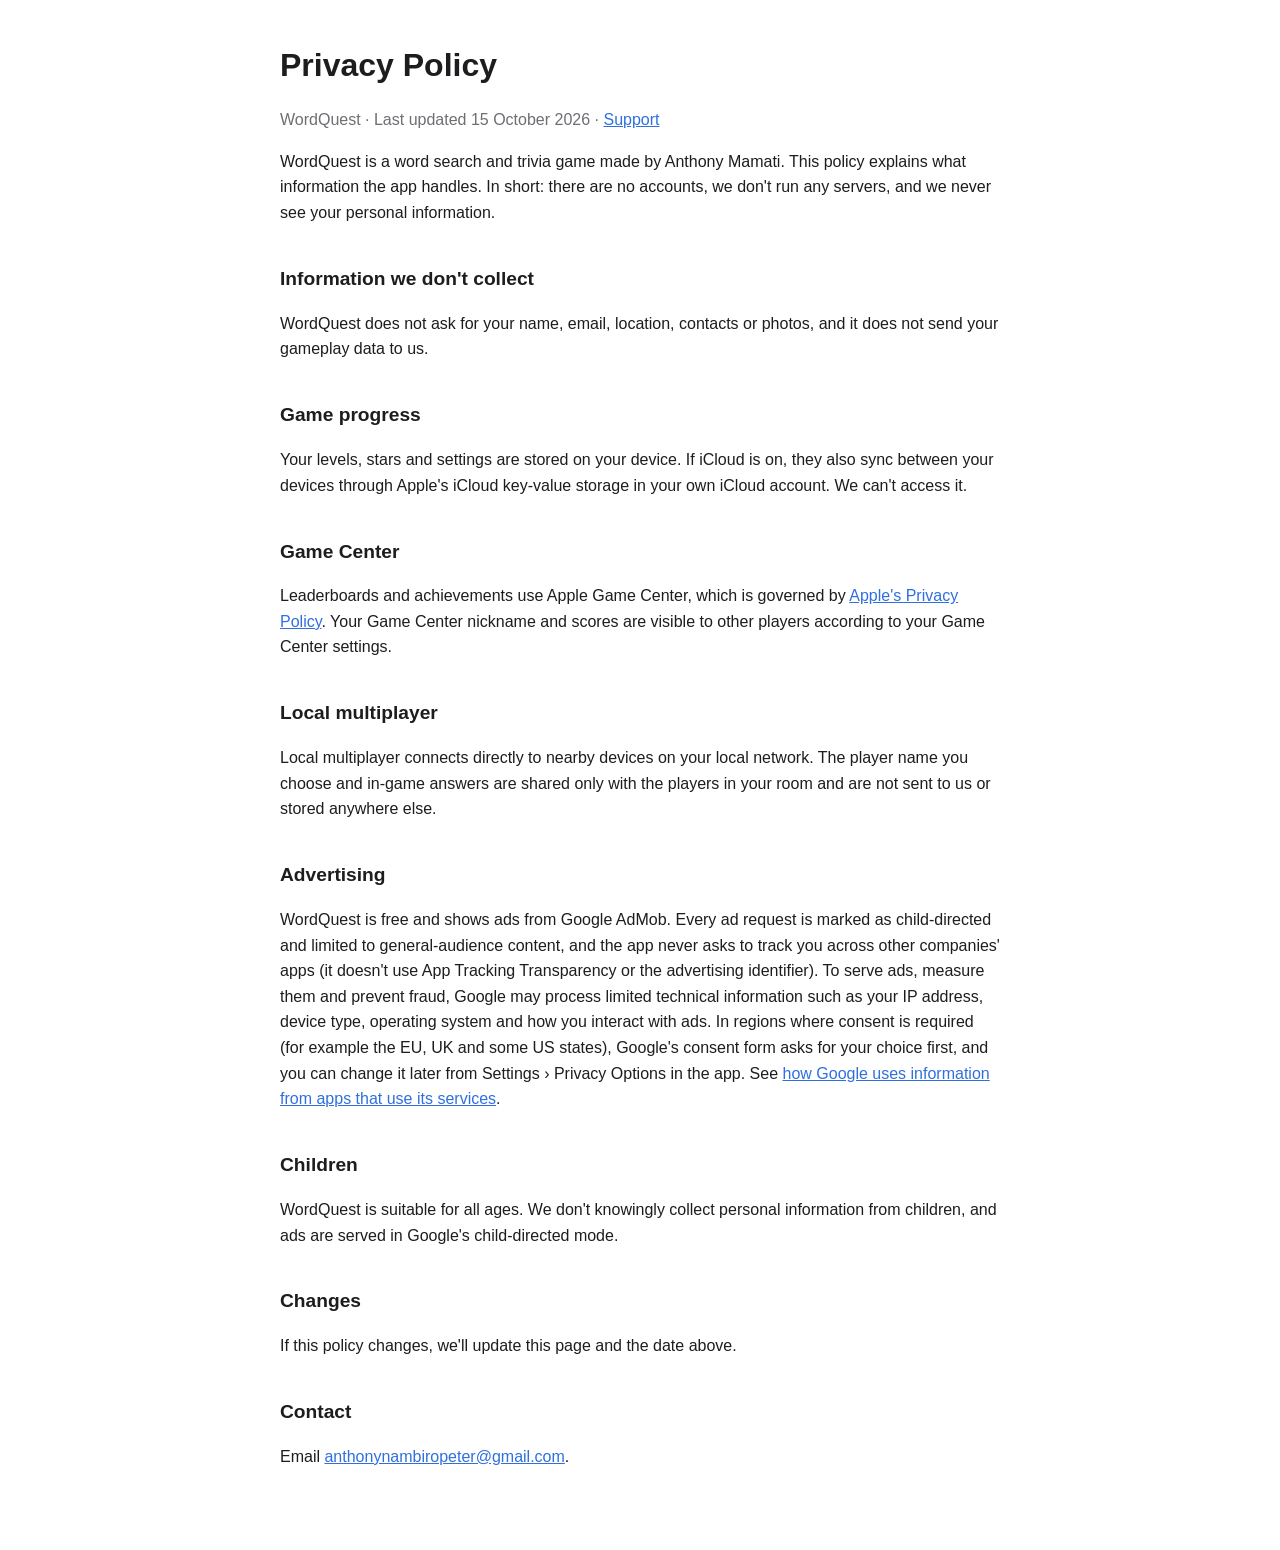
==== docs/privacy.html @ 58533b58 "Add support and privacy policy pages for GitHub Pages Co-Authored-By: Claude Opus 5.5 <noreply@anthr" ====
<!doctype html>
<html lang="en"><head><meta charset="utf-8"><meta name="viewport" content="width=device-width,initial-scale=1">
<title>WordQuest Privacy Policy</title><link rel="stylesheet" href="style.css"></head>
<body><main>
<h1>Privacy Policy</h1>
<p class="muted">WordQuest · Last updated 15 October 2026 · <a href="support.html">Support</a></p>
<p>WordQuest is a word search and trivia game made by Anthony Mamati. This policy explains what information the app handles. In short: there are no accounts, we don't run any servers, and we never see your personal information.</p>

<h2>Information we don't collect</h2>
<p>WordQuest does not ask for your name, email, location, contacts or photos, and it does not send your gameplay data to us.</p>

<h2>Game progress</h2>
<p>Your levels, stars and settings are stored on your device. If iCloud is on, they also sync between your devices through Apple's iCloud key-value storage in your own iCloud account. We can't access it.</p>

<h2>Game Center</h2>
<p>Leaderboards and achievements use Apple Game Center, which is governed by <a href="https://www.apple.com/legal/privacy/">Apple's Privacy Policy</a>. Your Game Center nickname and scores are visible to other players according to your Game Center settings.</p>

<h2>Local multiplayer</h2>
<p>Local multiplayer connects directly to nearby devices on your local network. The player name you choose and in-game answers are shared only with the players in your room and are not sent to us or stored anywhere else.</p>

<h2>Advertising</h2>
<p>WordQuest is free and shows ads from Google AdMob. Every ad request is marked as child-directed and limited to general-audience content, and the app never asks to track you across other companies' apps (it doesn't use App Tracking Transparency or the advertising identifier). To serve ads, measure them and prevent fraud, Google may process limited technical information such as your IP address, device type, operating system and how you interact with ads. In regions where consent is required (for example the EU, UK and some US states), Google's consent form asks for your choice first, and you can change it later from Settings › Privacy Options in the app. See <a href="https://policies.google.com/technologies/partner-sites">how Google uses information from apps that use its services</a>.</p>

<h2>Children</h2>
<p>WordQuest is suitable for all ages. We don't knowingly collect personal information from children, and ads are served in Google's child-directed mode.</p>

<h2>Changes</h2>
<p>If this policy changes, we'll update this page and the date above.</p>

<h2>Contact</h2>
<p>Email <a href="mailto:anthonynambiropeter@gmail.com">anthonynambiropeter@gmail.com</a>.</p>
</main></body></html>
---- docs/style.css ----
:root { --bg:#ffffff; --fg:#1d1d1f; --muted:#6e6e73; --accent:#2f6fde; }
@media (prefers-color-scheme: dark) { :root { --bg:#111114; --fg:#f5f5f7; --muted:#a1a1a6; --accent:#6ea0ff; } }
body { margin:0; background:var(--bg); color:var(--fg); font:16px/1.6 -apple-system,BlinkMacSystemFont,"Segoe UI",Roboto,sans-serif; }
main { max-width:720px; margin:0 auto; padding:40px 16px 64px; }
h1 { font-size:2rem; margin:0 0 4px; } h2 { font-size:1.2rem; margin-top:2em; }
.muted { color:var(--muted); } a { color:var(--accent); }
nav a { margin-right:16px; }
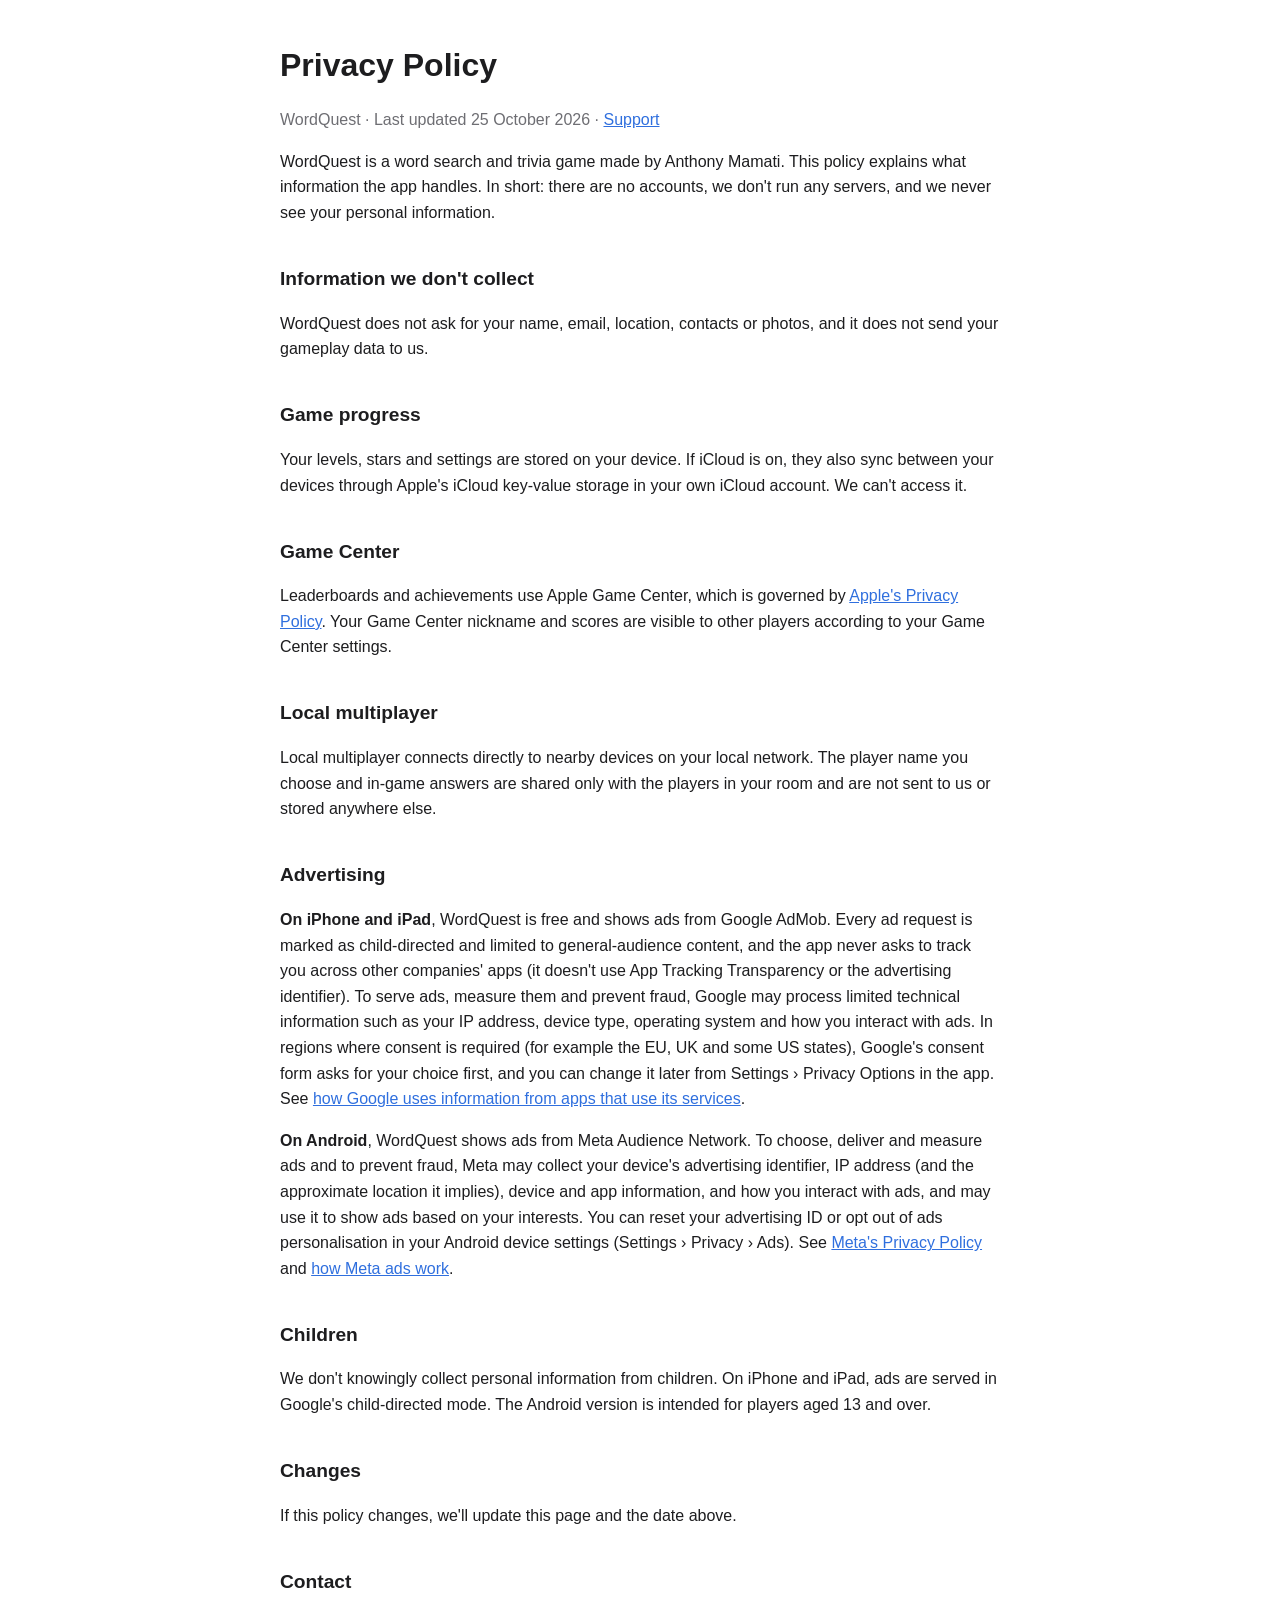
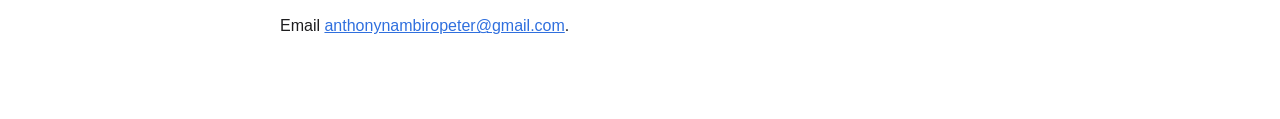
==== commit 3e9f1a9a: "Privacy policy: disclose Meta Audience Network ads on Android Co-Authored-By: Claude Opus 5.5 <norep" ====
--- a/docs/privacy.html
+++ b/docs/privacy.html
@@ -3,7 +3,7 @@
 <title>WordQuest Privacy Policy</title><link rel="stylesheet" href="style.css"></head>
 <body><main>
 <h1>Privacy Policy</h1>
-<p class="muted">WordQuest · Last updated 15 October 2026 · <a href="support.html">Support</a></p>
+<p class="muted">WordQuest · Last updated 25 October 2026 · <a href="support.html">Support</a></p>
 <p>WordQuest is a word search and trivia game made by Anthony Mamati. This policy explains what information the app handles. In short: there are no accounts, we don't run any servers, and we never see your personal information.</p>
 
 <h2>Information we don't collect</h2>
@@ -19,10 +19,11 @@
 <p>Local multiplayer connects directly to nearby devices on your local network. The player name you choose and in-game answers are shared only with the players in your room and are not sent to us or stored anywhere else.</p>
 
 <h2>Advertising</h2>
-<p>WordQuest is free and shows ads from Google AdMob. Every ad request is marked as child-directed and limited to general-audience content, and the app never asks to track you across other companies' apps (it doesn't use App Tracking Transparency or the advertising identifier). To serve ads, measure them and prevent fraud, Google may process limited technical information such as your IP address, device type, operating system and how you interact with ads. In regions where consent is required (for example the EU, UK and some US states), Google's consent form asks for your choice first, and you can change it later from Settings › Privacy Options in the app. See <a href="https://policies.google.com/technologies/partner-sites">how Google uses information from apps that use its services</a>.</p>
+<p><strong>On iPhone and iPad</strong>, WordQuest is free and shows ads from Google AdMob. Every ad request is marked as child-directed and limited to general-audience content, and the app never asks to track you across other companies' apps (it doesn't use App Tracking Transparency or the advertising identifier). To serve ads, measure them and prevent fraud, Google may process limited technical information such as your IP address, device type, operating system and how you interact with ads. In regions where consent is required (for example the EU, UK and some US states), Google's consent form asks for your choice first, and you can change it later from Settings › Privacy Options in the app. See <a href="https://policies.google.com/technologies/partner-sites">how Google uses information from apps that use its services</a>.</p>
+<p><strong>On Android</strong>, WordQuest shows ads from Meta Audience Network. To choose, deliver and measure ads and to prevent fraud, Meta may collect your device's advertising identifier, IP address (and the approximate location it implies), device and app information, and how you interact with ads, and may use it to show ads based on your interests. You can reset your advertising ID or opt out of ads personalisation in your Android device settings (Settings › Privacy › Ads). See <a href="https://www.facebook.com/privacy/policy">Meta's Privacy Policy</a> and <a href="https://www.facebook.com/ads/about">how Meta ads work</a>.</p>
 
 <h2>Children</h2>
-<p>WordQuest is suitable for all ages. We don't knowingly collect personal information from children, and ads are served in Google's child-directed mode.</p>
+<p>We don't knowingly collect personal information from children. On iPhone and iPad, ads are served in Google's child-directed mode. The Android version is intended for players aged 13 and over.</p>
 
 <h2>Changes</h2>
 <p>If this policy changes, we'll update this page and the date above.</p>
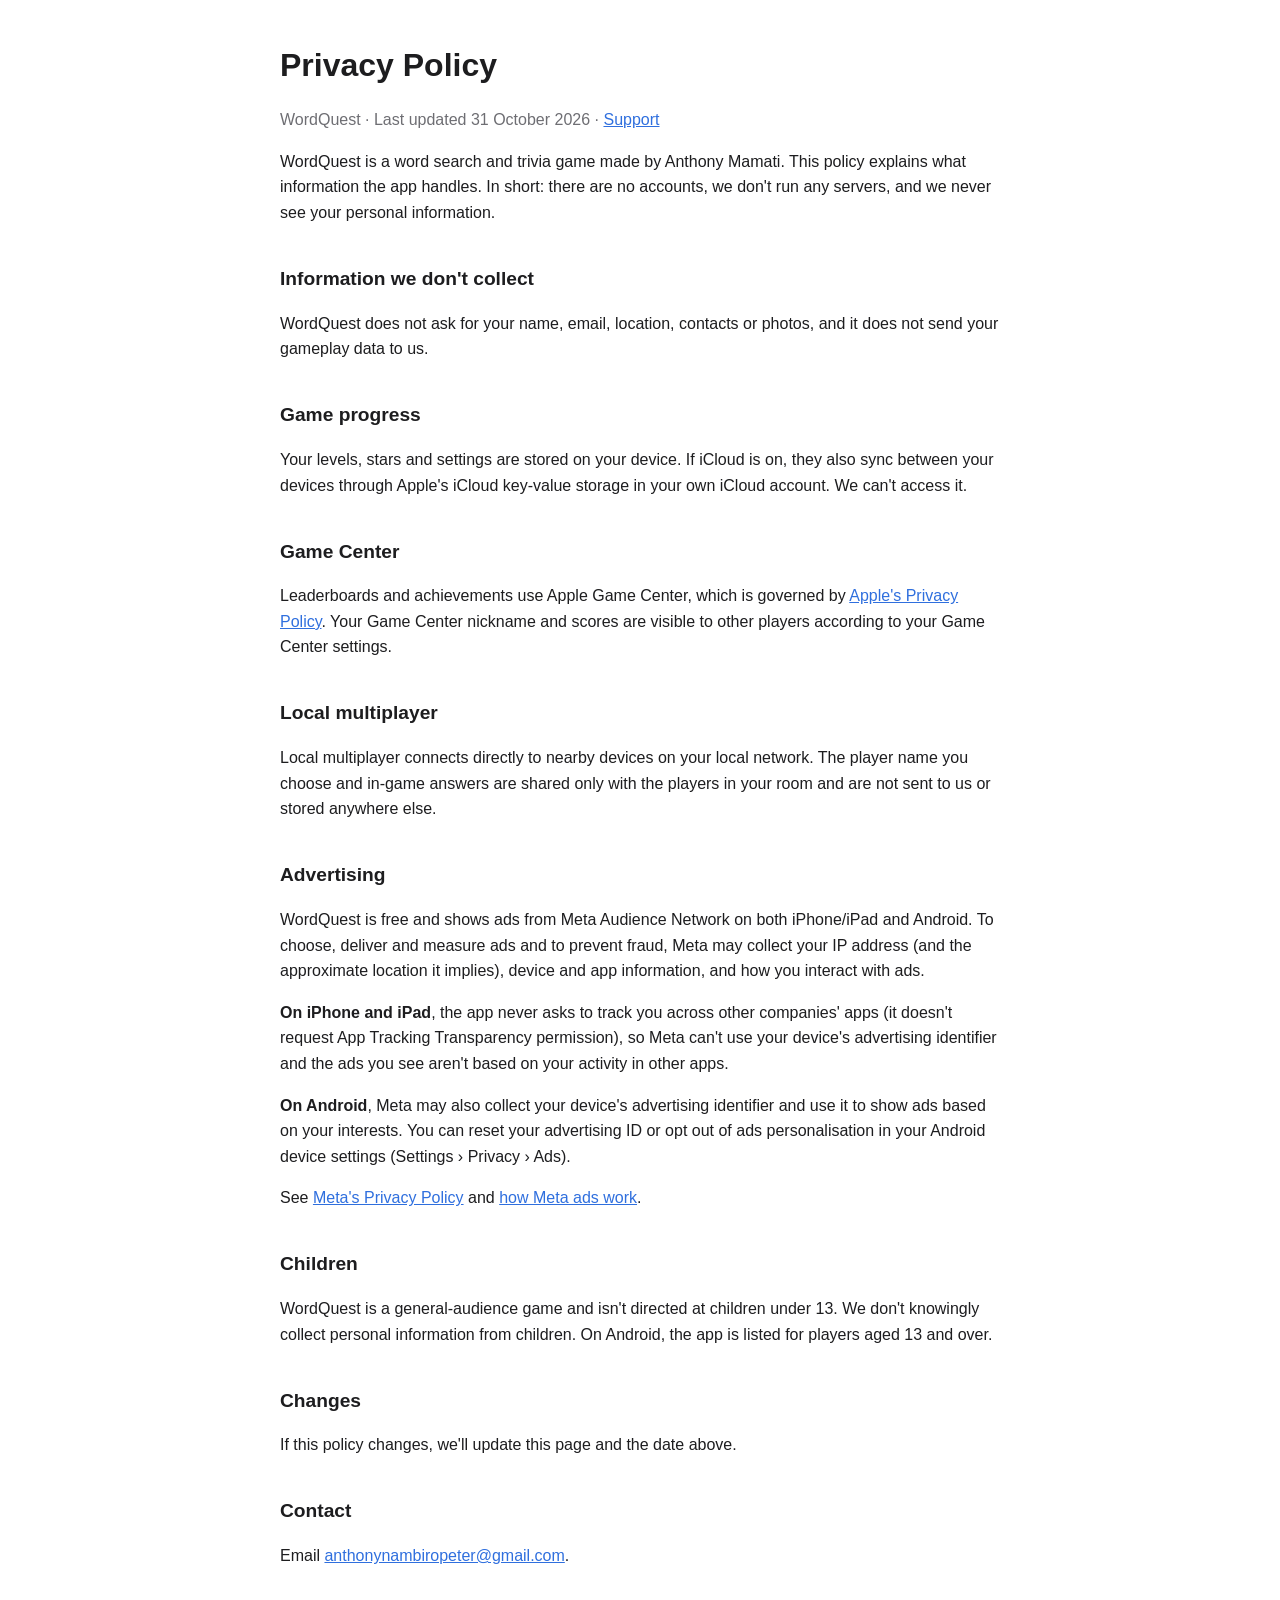
==== commit 3768f371: "Privacy and support pages: iOS now shows Meta Audience Network ads iOS 1.0.3 replaces AdMob with Met" ====
--- a/docs/privacy.html
+++ b/docs/privacy.html
@@ -3,7 +3,7 @@
 <title>WordQuest Privacy Policy</title><link rel="stylesheet" href="style.css"></head>
 <body><main>
 <h1>Privacy Policy</h1>
-<p class="muted">WordQuest · Last updated 25 October 2026 · <a href="support.html">Support</a></p>
+<p class="muted">WordQuest · Last updated 31 October 2026 · <a href="support.html">Support</a></p>
 <p>WordQuest is a word search and trivia game made by Anthony Mamati. This policy explains what information the app handles. In short: there are no accounts, we don't run any servers, and we never see your personal information.</p>
 
 <h2>Information we don't collect</h2>
@@ -19,11 +19,13 @@
 <p>Local multiplayer connects directly to nearby devices on your local network. The player name you choose and in-game answers are shared only with the players in your room and are not sent to us or stored anywhere else.</p>
 
 <h2>Advertising</h2>
-<p><strong>On iPhone and iPad</strong>, WordQuest is free and shows ads from Google AdMob. Every ad request is marked as child-directed and limited to general-audience content, and the app never asks to track you across other companies' apps (it doesn't use App Tracking Transparency or the advertising identifier). To serve ads, measure them and prevent fraud, Google may process limited technical information such as your IP address, device type, operating system and how you interact with ads. In regions where consent is required (for example the EU, UK and some US states), Google's consent form asks for your choice first, and you can change it later from Settings › Privacy Options in the app. See <a href="https://policies.google.com/technologies/partner-sites">how Google uses information from apps that use its services</a>.</p>
-<p><strong>On Android</strong>, WordQuest shows ads from Meta Audience Network. To choose, deliver and measure ads and to prevent fraud, Meta may collect your device's advertising identifier, IP address (and the approximate location it implies), device and app information, and how you interact with ads, and may use it to show ads based on your interests. You can reset your advertising ID or opt out of ads personalisation in your Android device settings (Settings › Privacy › Ads). See <a href="https://www.facebook.com/privacy/policy">Meta's Privacy Policy</a> and <a href="https://www.facebook.com/ads/about">how Meta ads work</a>.</p>
+<p>WordQuest is free and shows ads from Meta Audience Network on both iPhone/iPad and Android. To choose, deliver and measure ads and to prevent fraud, Meta may collect your IP address (and the approximate location it implies), device and app information, and how you interact with ads.</p>
+<p><strong>On iPhone and iPad</strong>, the app never asks to track you across other companies' apps (it doesn't request App Tracking Transparency permission), so Meta can't use your device's advertising identifier and the ads you see aren't based on your activity in other apps.</p>
+<p><strong>On Android</strong>, Meta may also collect your device's advertising identifier and use it to show ads based on your interests. You can reset your advertising ID or opt out of ads personalisation in your Android device settings (Settings › Privacy › Ads).</p>
+<p>See <a href="https://www.facebook.com/privacy/policy">Meta's Privacy Policy</a> and <a href="https://www.facebook.com/ads/about">how Meta ads work</a>.</p>
 
 <h2>Children</h2>
-<p>We don't knowingly collect personal information from children. On iPhone and iPad, ads are served in Google's child-directed mode. The Android version is intended for players aged 13 and over.</p>
+<p>WordQuest is a general-audience game and isn't directed at children under 13. We don't knowingly collect personal information from children. On Android, the app is listed for players aged 13 and over.</p>
 
 <h2>Changes</h2>
 <p>If this policy changes, we'll update this page and the date above.</p>
